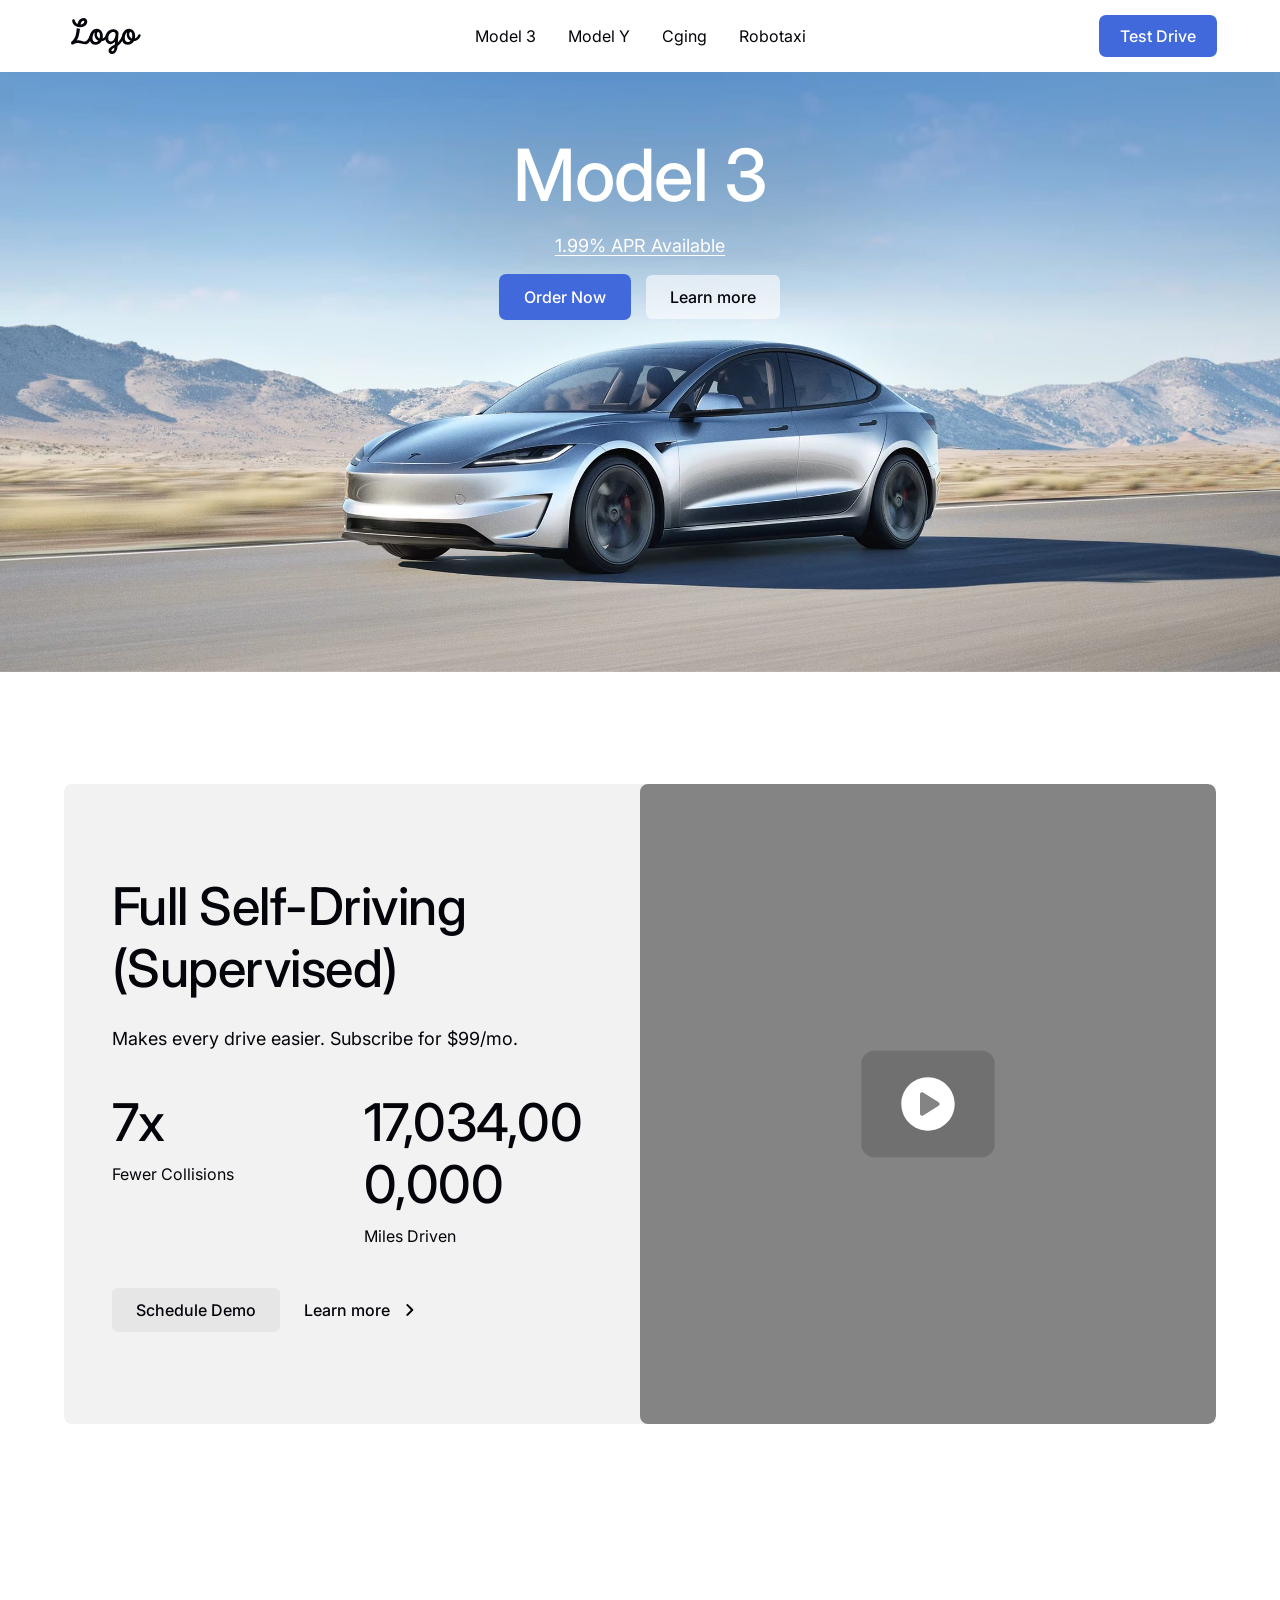
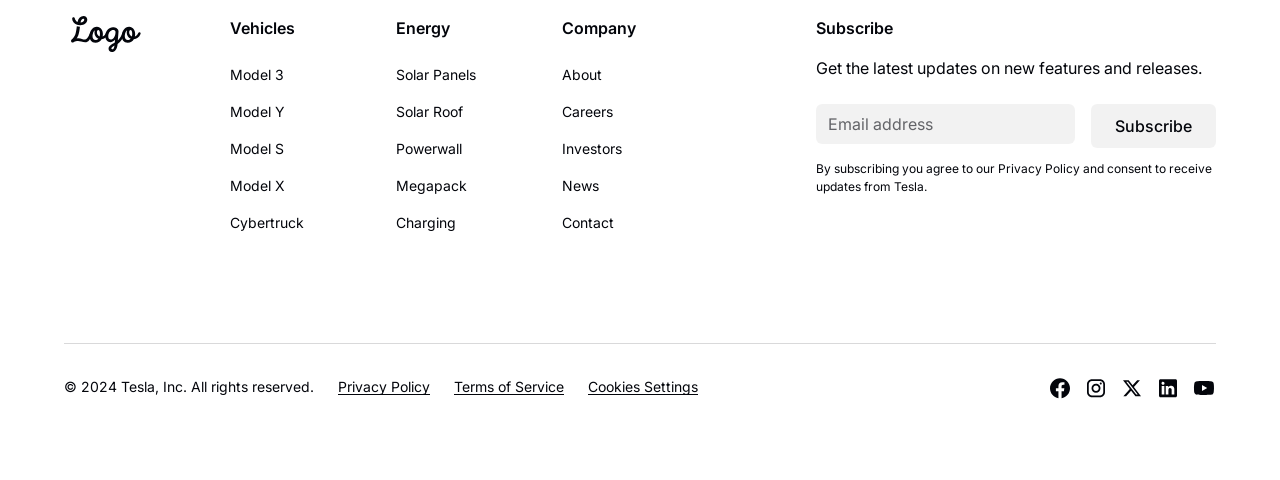
==== index.html @ 7cac4fcb "Draft 1" ====
<!doctype html>
<html lang="en">
<head>
  <meta charset="utf-8">
  <meta name="viewport" content="width=device-width, initial-scale=1">
  <title>Tesla Model 3</title>
  <link rel="preconnect" href="https://fonts.googleapis.com">
  <link rel="preconnect" href="https://fonts.gstatic.com" crossorigin>
  <link rel="stylesheet" href="https://fonts.googleapis.com/css2?family=Inter:wght@400;500;600&display=swap">
  <link rel="stylesheet" href="styles.css">
</head>
<body>
  <header class="navbar">
    <div class="navbar__container">
      <div class="navbar__brand">
        <a class="logo" href="#" aria-label="Home">
          <img src="assets/logo.svg" width="70" height="36" alt="">
        </a>
      </div>
      <nav class="navbar__links" aria-label="Primary">
        <a href="#">Model 3</a>
        <a href="#">Model Y</a>
        <a href="#">Cging</a>
        <a href="#">Robotaxi</a>
      </nav>
      <div class="navbar__actions">
        <a class="button button--primary button--small" href="#">Test Drive</a>
      </div>
    </div>
  </header>

  <main>
    <section class="hero">
      <img class="hero__image" src="assets/hero-model-3.jpg" alt="">
      <div class="hero__content">
        <div class="hero__text">
          <h1 class="hero__title">Model 3</h1>
          <a class="hero__offer" href="#">1.99% APR Available</a>
        </div>
        <div class="hero__actions">
          <a class="button button--primary" href="#">Order Now</a>
          <a class="button button--glass" href="#">Learn more</a>
        </div>
      </div>
    </section>

    <section class="feature">
      <div class="container">
        <article class="feature__card">
          <div class="feature__content">
            <div class="feature__body">
              <div class="feature__intro">
                <h2 class="heading-2">Full Self-Driving (Supervised)</h2>
                <p class="feature__lead">Makes every drive easier. Subscribe for $99/mo.</p>
              </div>
              <ul class="stats">
                <li class="stats__item">
                  <span class="heading-2">7x</span>
                  <span>Fewer Collisions</span>
                </li>
                <li class="stats__item">
                  <span class="heading-2">17,034,000,000</span>
                  <span>Miles Driven</span>
                </li>
              </ul>
            </div>
            <div class="feature__actions">
              <a class="button button--subtle" href="#">Schedule Demo</a>
              <a class="link-arrow" href="#">
                Learn more
                <img src="assets/chevron-right.svg" width="24" height="24" alt="">
              </a>
            </div>
          </div>
          <div class="feature__media">
            <img class="feature__poster" src="assets/video-placeholder.png" alt="">
            <button class="feature__play" type="button" aria-label="Play video">
              <img src="assets/play-button.svg" width="64" height="64" alt="">
            </button>
          </div>
        </article>
      </div>
    </section>
  </main>

  <footer class="footer">
    <div class="container footer__container">
      <div class="footer__top">
        <div class="footer__links">
          <div class="footer__column">
            <a class="logo" href="#" aria-label="Home">
              <img src="assets/logo.svg" width="70" height="36" alt="">
            </a>
          </div>
          <nav class="footer__column" aria-label="Vehicles">
            <h2 class="footer__title">Vehicles</h2>
            <ul class="footer__list">
              <li><a href="#">Model 3</a></li>
              <li><a href="#">Model Y</a></li>
              <li><a href="#">Model S</a></li>
              <li><a href="#">Model X</a></li>
              <li><a href="#">Cybertruck</a></li>
            </ul>
          </nav>
          <nav class="footer__column" aria-label="Energy">
            <h2 class="footer__title">Energy</h2>
            <ul class="footer__list">
              <li><a href="#">Solar Panels</a></li>
              <li><a href="#">Solar Roof</a></li>
              <li><a href="#">Powerwall</a></li>
              <li><a href="#">Megapack</a></li>
              <li><a href="#">Charging</a></li>
            </ul>
          </nav>
          <nav class="footer__column" aria-label="Company">
            <h2 class="footer__title">Company</h2>
            <ul class="footer__list">
              <li><a href="#">About</a></li>
              <li><a href="#">Careers</a></li>
              <li><a href="#">Investors</a></li>
              <li><a href="#">News</a></li>
              <li><a href="#">Contact</a></li>
            </ul>
          </nav>
        </div>

        <div class="newsletter">
          <div class="newsletter__text">
            <h2 class="footer__title">Subscribe</h2>
            <p>Get the latest updates on new features and releases.</p>
          </div>
          <div class="newsletter__actions">
            <form class="newsletter__form" action="#">
              <input class="newsletter__input" type="email" name="email" placeholder="Email address" aria-label="Email address" autocomplete="email" required>
              <button class="button button--subtle" type="submit">Subscribe</button>
            </form>
            <p class="newsletter__note">By subscribing you agree to our Privacy Policy and consent to receive updates from Tesla.</p>
          </div>
        </div>
      </div>

      <div class="credits">
        <div class="credits__divider">
          <img src="assets/divider.svg" width="1280" height="1" alt="">
        </div>
        <div class="credits__row">
          <div class="credits__legal">
            <p>© 2024 Tesla, Inc. All rights reserved.</p>
            <a href="#">Privacy Policy</a>
            <a href="#">Terms of Service</a>
            <a href="#">Cookies Settings</a>
          </div>
          <div class="credits__social">
            <a href="#" aria-label="Facebook"><img src="assets/facebook.svg" width="24" height="24" alt=""></a>
            <a href="#" aria-label="Instagram"><img src="assets/instagram.svg" width="24" height="24" alt=""></a>
            <a href="#" aria-label="X"><img src="assets/x.svg" width="24" height="24" alt=""></a>
            <a href="#" aria-label="LinkedIn"><img src="assets/linkedin.svg" width="24" height="24" alt=""></a>
            <a href="#" aria-label="YouTube"><img src="assets/youtube.svg" width="24" height="24" alt=""></a>
          </div>
        </div>
      </div>
    </div>
  </footer>
</body>
</html>
---- styles.css ----
/* GIP is only used by the hero title. It loads from the fonts installed on the machine. */
@font-face {
  font-family: "GIP";
  src: local("GIP Medium"), local("GIP-Medium");
  font-weight: 500;
  font-style: normal;
  font-display: swap;
}

:root {
  --color-text: #03050b;
  --color-background: #ffffff;
  --color-foreground: #f2f2f2;
  --color-primary: #4169dc;
  --color-white: #ffffff;
  --white-60: rgba(255, 255, 255, 0.6);
  --neutral-darkest-5: rgba(3, 5, 11, 0.05);
  --neutral-darkest-60: rgba(3, 5, 11, 0.6);
  --transparent: rgba(255, 255, 255, 0);

  --text-tiny: 12px;
  --text-small: 14px;
  --text-regular: 16px;
  --text-medium: 18px;
  --heading-2: 52px;
  --heading-1: 72px;

  --page-padding: 64px;
  --section-large: 112px;
  --section-medium: 80px;
  --container: 1280px;
  --radius-button: 6px;
  --radius-large: 8px;
}

*,
*::before,
*::after {
  box-sizing: border-box;
}

body {
  margin: 0;
  background: var(--color-background);
  color: var(--color-text);
  font-family: "Inter", system-ui, sans-serif;
  font-size: var(--text-regular);
  line-height: 1.5;
  -webkit-font-smoothing: antialiased;
}

h1,
h2,
p,
ul {
  margin: 0;
  padding: 0;
}

ul {
  list-style: none;
}

a {
  color: inherit;
  text-decoration: none;
}

img {
  display: block;
}

:focus-visible {
  outline: 2px solid var(--color-primary);
  outline-offset: 2px;
}

.container {
  width: 100%;
  max-width: var(--container);
  margin-inline: auto;
}

.heading-2 {
  display: block;
  font-size: var(--heading-2);
  font-weight: 500;
  line-height: 1.2;
  letter-spacing: -0.01em;
  overflow-wrap: anywhere;
}

/* Logo: 84x36 slot with the 70x36 mark offset as in the design. */
.logo {
  position: relative;
  display: block;
  flex-shrink: 0;
  width: 84px;
  height: 36px;
  overflow: hidden;
}

.logo img {
  position: absolute;
  top: 0;
  left: 6.67px;
}

/* Buttons: the design's strokes add no layout size, so padding is reduced by 1px. */
.button {
  display: inline-flex;
  flex-shrink: 0;
  align-items: center;
  justify-content: center;
  padding: 9px 23px;
  border: 1px solid var(--transparent);
  border-radius: var(--radius-button);
  font: inherit;
  font-weight: 500;
  white-space: nowrap;
  cursor: pointer;
  transition: background-color 0.15s ease, border-color 0.15s ease;
}

.button--small {
  padding: 7px 19px;
}

.button--primary {
  border-color: var(--color-primary);
  background: var(--color-primary);
  box-shadow: 0 0 0 1px var(--color-primary);
  color: var(--color-white);
}

.button--primary:hover {
  border-color: #3459c4;
  background: #3459c4;
  box-shadow: 0 0 0 1px #3459c4;
}

.button--glass {
  background: var(--white-60);
  color: var(--color-text);
}

.button--glass:hover {
  background: rgba(255, 255, 255, 0.8);
}

.button--subtle {
  background: var(--neutral-darkest-5);
  color: var(--color-text);
}

.button--subtle:hover {
  background: rgba(3, 5, 11, 0.1);
}

/* Navbar */
.navbar {
  display: flex;
  align-items: center;
  min-height: 72px;
  padding-inline: var(--page-padding);
  background: var(--color-background);
}

.navbar__container {
  display: flex;
  gap: 32px;
  align-items: center;
  justify-content: center;
  width: 100%;
}

.navbar__brand {
  display: flex;
  flex: 1 1 0;
  min-width: 0;
}

.navbar__links {
  display: flex;
  flex-shrink: 0;
  gap: 32px;
  align-items: center;
  white-space: nowrap;
}

.navbar__links a:hover,
.footer__list a:hover {
  text-decoration: underline;
}

.navbar__actions {
  display: flex;
  flex: 1 1 0;
  justify-content: flex-end;
  min-width: 0;
}

/* Hero */
.hero {
  position: relative;
  display: flex;
  justify-content: center;
  height: 600px;
  padding: 60px var(--page-padding) 0;
  overflow: hidden;
}

.hero__image {
  position: absolute;
  inset: 0;
  width: 100%;
  height: 100%;
  object-fit: cover;
}

.hero__content {
  position: relative;
  display: flex;
  flex-direction: column;
  gap: 16px;
  align-items: center;
  width: 100%;
  max-width: 768px;
}

.hero__text {
  display: flex;
  flex-direction: column;
  gap: 14px;
  align-items: center;
  width: 100%;
  color: var(--color-white);
  text-align: center;
}

.hero__title {
  font-family: "GIP", "Inter", system-ui, sans-serif;
  font-size: var(--heading-1);
  font-weight: 500;
  line-height: 1.2;
  letter-spacing: -0.01em;
}

.hero__offer {
  font-size: var(--text-medium);
  text-decoration: underline from-font;
  text-decoration-skip-ink: none;
  text-underline-position: from-font;
}

.hero__actions {
  display: flex;
  gap: 16px;
  align-items: flex-start;
}

/* Feature card */
.feature {
  padding: var(--section-large) var(--page-padding);
  background: var(--color-background);
}

.feature__card {
  display: flex;
  height: 640px;
  overflow: hidden;
  border-radius: var(--radius-large);
  background: var(--color-foreground);
}

.feature__content {
  display: flex;
  flex: 1 1 50%;
  flex-direction: column;
  gap: 32px;
  justify-content: center;
  min-width: 0;
  padding: 48px;
}

.feature__body {
  display: flex;
  flex-direction: column;
  gap: 32px;
}

.feature__intro {
  display: flex;
  flex-direction: column;
  gap: 24px;
}

.feature__lead {
  font-size: var(--text-medium);
}

.stats {
  display: flex;
  gap: 24px;
  align-items: flex-start;
  padding-block: 8px;
}

.stats__item {
  display: flex;
  flex: 1 1 0;
  flex-direction: column;
  gap: 8px;
  min-width: 0;
}

.feature__actions {
  display: flex;
  gap: 24px;
  align-items: center;
}

.link-arrow {
  display: inline-flex;
  gap: 8px;
  align-items: center;
  border-radius: var(--radius-button);
  font-weight: 500;
  white-space: nowrap;
}

.link-arrow:hover {
  text-decoration: underline;
}

.feature__media {
  position: relative;
  flex: 1 1 50%;
  min-width: 0;
  overflow: hidden;
  border-radius: var(--radius-large);
}

.feature__media::after {
  content: "";
  position: absolute;
  inset: 0;
  background: rgba(0, 0, 0, 0.4);
  pointer-events: none;
}

.feature__poster {
  position: absolute;
  inset: 0;
  width: 100%;
  height: 100%;
  object-fit: cover;
}

.feature__play {
  position: absolute;
  z-index: 1;
  top: 50%;
  left: 50%;
  padding: 0;
  border: 0;
  background: none;
  cursor: pointer;
  transform: translate(-50%, -50%);
}

/* Footer */
.footer {
  padding: var(--section-medium) var(--page-padding);
  background: var(--color-background);
}

.footer__container {
  display: flex;
  flex-direction: column;
  gap: 80px;
}

.footer__top {
  display: flex;
  gap: 128px;
  align-items: flex-start;
  min-height: 248px;
}

.footer__links {
  display: flex;
  flex: 1 1 0;
  gap: 40px;
  align-items: flex-start;
  min-width: 0;
}

.footer__column {
  display: flex;
  flex: 1 1 0;
  flex-direction: column;
  gap: 16px;
  min-width: 0;
}

.footer__title {
  font-size: var(--text-regular);
  font-weight: 600;
  line-height: 1.5;
}

.footer__list a {
  display: block;
  padding-block: 8px;
  font-size: var(--text-small);
}

.newsletter {
  display: flex;
  flex-shrink: 0;
  flex-direction: column;
  gap: 24px;
  width: 400px;
}

.newsletter__text {
  display: flex;
  flex-direction: column;
  gap: 16px;
}

.newsletter__actions {
  display: flex;
  flex-direction: column;
  gap: 12px;
}

.newsletter__form {
  display: flex;
  gap: 16px;
  align-items: flex-start;
}

.newsletter__input {
  flex: 1 1 0;
  min-width: 0;
  padding: 7px 11px;
  border: 1px solid var(--transparent);
  border-radius: var(--radius-button);
  background: var(--neutral-darkest-5);
  color: var(--color-text);
  font: inherit;
}

.newsletter__input::placeholder {
  color: var(--neutral-darkest-60);
  opacity: 1;
}

.newsletter__note {
  font-size: var(--text-tiny);
}

.credits {
  display: flex;
  flex-direction: column;
  gap: 32px;
}

/* The 1px line sits above the section edge and takes no layout space. */
.credits__divider {
  height: 1px;
  margin-top: -1px;
  overflow: hidden;
}

.credits__divider img {
  max-width: none;
}

.credits__row {
  display: flex;
  gap: 24px;
  align-items: flex-start;
  justify-content: space-between;
}

.credits__legal {
  display: flex;
  flex-wrap: wrap;
  gap: 8px 24px;
  align-items: center;
  font-size: var(--text-small);
}

.credits__legal a {
  text-decoration: underline from-font;
  text-decoration-skip-ink: none;
  text-underline-position: from-font;
}

.credits__social {
  display: flex;
  flex-shrink: 0;
  gap: 12px;
  align-items: flex-start;
}

/* The Figma frame is desktop only. Everything below 1200px is an adaptation of it. */
@media (max-width: 1199px) {
  .footer__top {
    flex-direction: column;
    gap: 48px;
  }

  .footer__links {
    flex: none;
    width: 100%;
  }

  .newsletter {
    width: 100%;
    max-width: 400px;
  }

  .feature__card {
    flex-direction: column;
    height: auto;
  }

  .feature__content {
    flex: none;
  }

  .feature__media {
    flex: none;
    aspect-ratio: 16 / 9;
  }
}

@media (max-width: 767px) {
  :root {
    --page-padding: 20px;
    --section-large: 64px;
    --section-medium: 48px;
    --heading-1: 48px;
    --heading-2: 36px;
  }

  .navbar {
    padding-block: 12px;
  }

  .navbar__container {
    flex-wrap: wrap;
    gap: 12px 16px;
    justify-content: space-between;
  }

  .navbar__links {
    order: 3;
    justify-content: space-between;
    width: 100%;
  }

  .hero {
    height: 480px;
  }

  .feature__content {
    padding: 24px;
  }

  .stats {
    flex-direction: column;
  }

  .stats__item {
    flex: none;
    width: 100%;
  }

  .feature__actions {
    flex-wrap: wrap;
  }

  .footer__links {
    flex-wrap: wrap;
  }

  .footer__column {
    flex: 1 1 40%;
  }

  .footer__column:first-child {
    flex-basis: 100%;
  }

  .credits__row {
    flex-direction: column;
  }
}
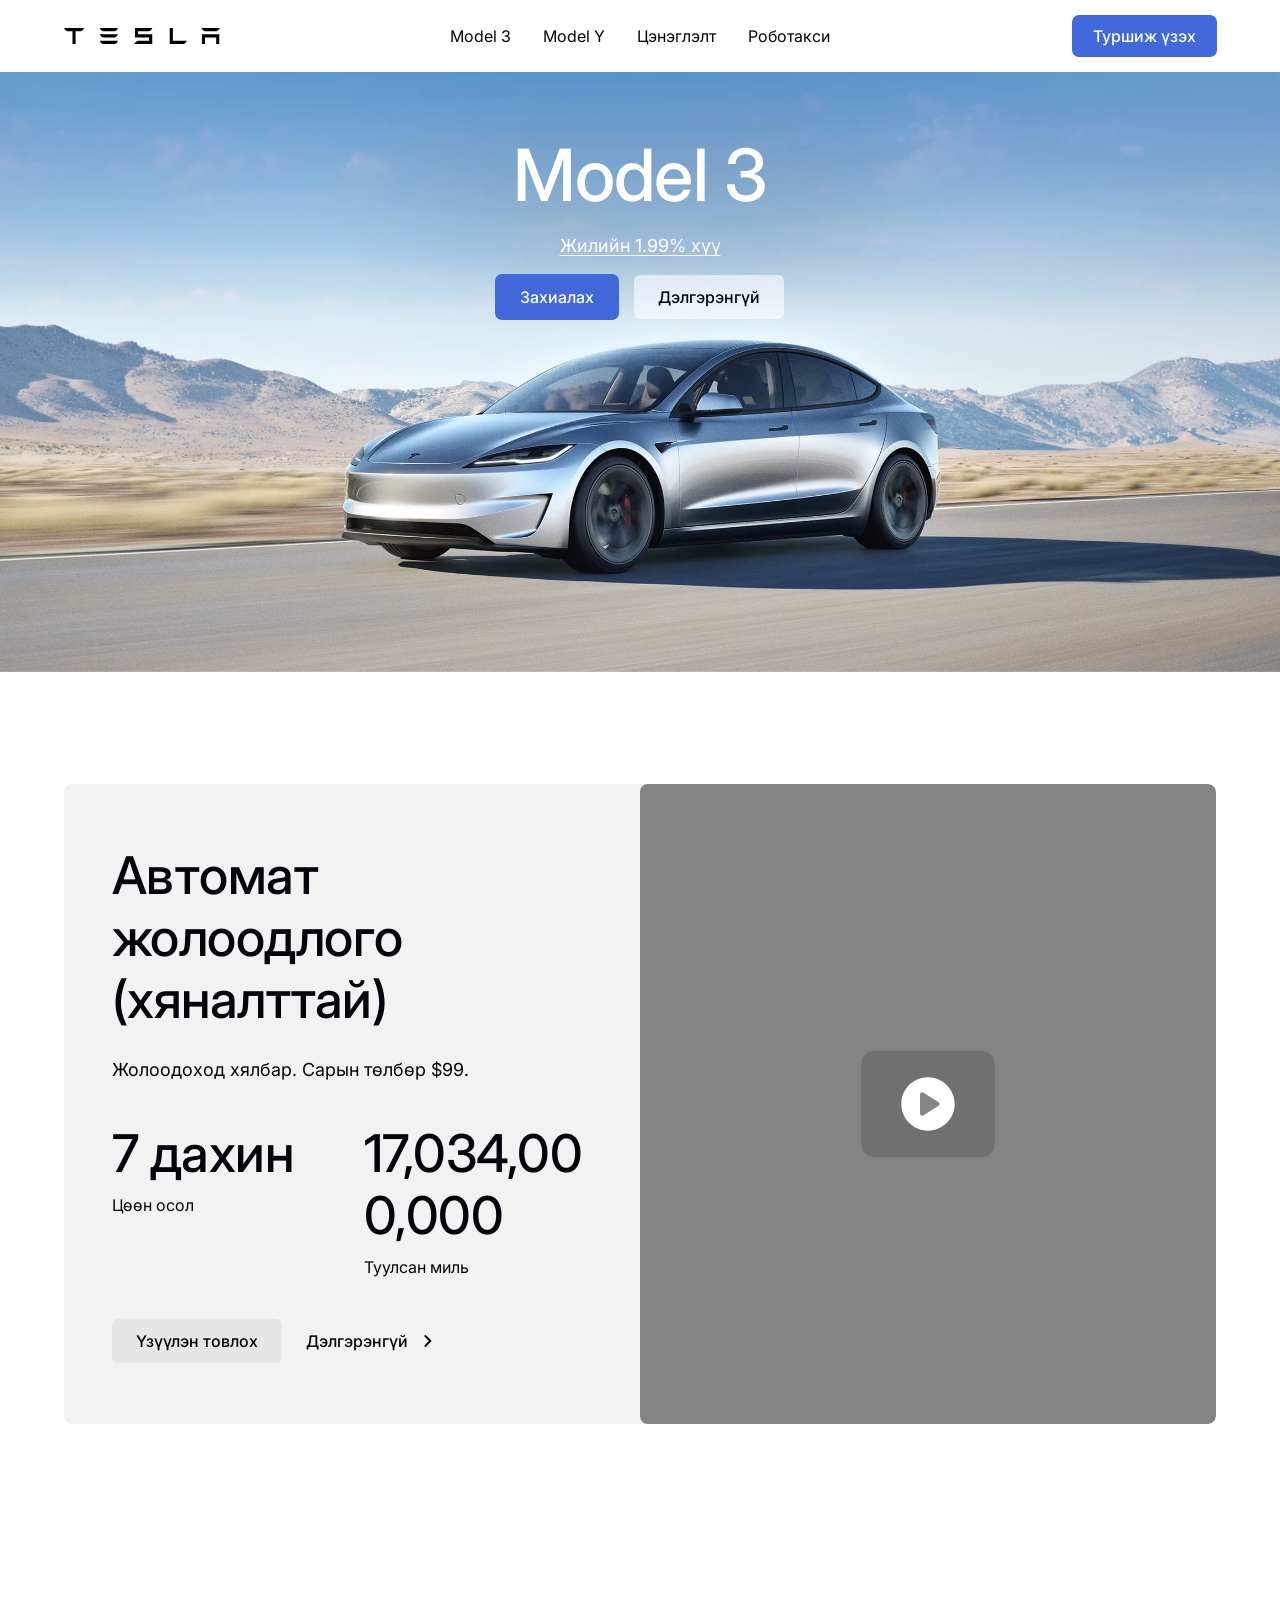
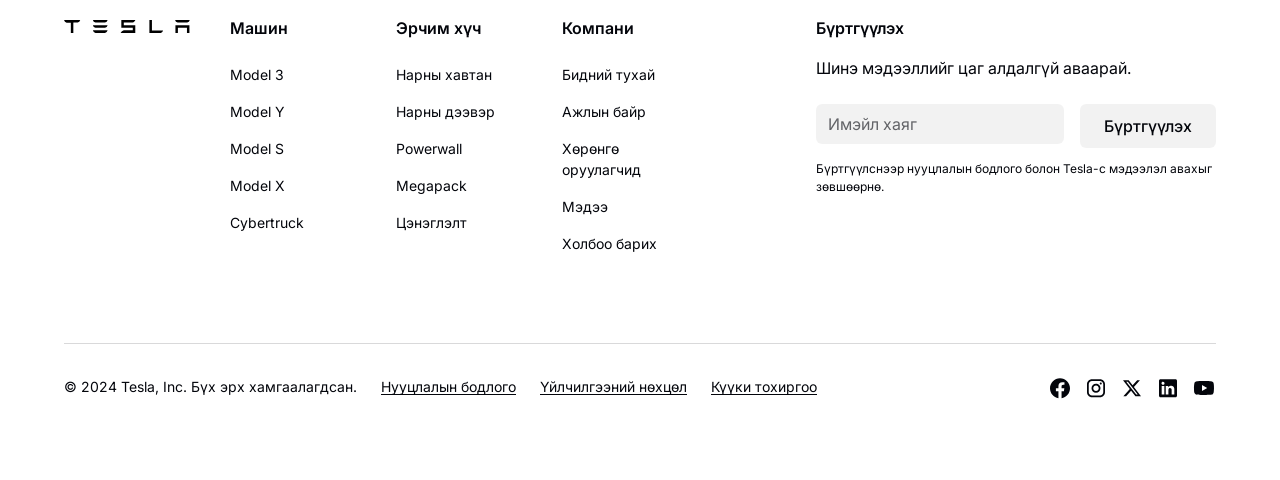
==== commit b6e76315: "Model 3 page, Home page" ====
--- a/index.html
+++ b/index.html
@@ -1,5 +1,5 @@
 <!doctype html>
-<html lang="en">
+<html lang="mn">
 <head>
   <meta charset="utf-8">
   <meta name="viewport" content="width=device-width, initial-scale=1">
@@ -13,18 +13,18 @@
   <header class="navbar">
     <div class="navbar__container">
       <div class="navbar__brand">
-        <a class="logo" href="#" aria-label="Home">
-          <img src="assets/logo.svg" width="70" height="36" alt="">
+        <a class="logo" href="index.html" aria-label="Нүүр хуудас">
+          <img src="assets/logo-tesla-wordmark.svg" width="156" height="16" alt="">
         </a>
       </div>
-      <nav class="navbar__links" aria-label="Primary">
-        <a href="#">Model 3</a>
+      <nav class="navbar__links" aria-label="Үндсэн цэс">
+        <a href="model-3.html">Model 3</a>
         <a href="#">Model Y</a>
-        <a href="#">Cging</a>
-        <a href="#">Robotaxi</a>
+        <a href="#">Цэнэглэлт</a>
+        <a href="#">Роботакси</a>
       </nav>
       <div class="navbar__actions">
-        <a class="button button--primary button--small" href="#">Test Drive</a>
+        <a class="button button--primary button--small" href="#">Туршиж үзэх</a>
       </div>
     </div>
   </header>
@@ -35,11 +35,11 @@
       <div class="hero__content">
         <div class="hero__text">
           <h1 class="hero__title">Model 3</h1>
-          <a class="hero__offer" href="#">1.99% APR Available</a>
+          <a class="hero__offer" href="#">Жилийн 1.99% хүү</a>
         </div>
         <div class="hero__actions">
-          <a class="button button--primary" href="#">Order Now</a>
-          <a class="button button--glass" href="#">Learn more</a>
+          <a class="button button--primary" href="#">Захиалах</a>
+          <a class="button button--glass" href="model-3.html">Дэлгэрэнгүй</a>
         </div>
       </div>
     </section>
@@ -50,31 +50,31 @@
           <div class="feature__content">
             <div class="feature__body">
               <div class="feature__intro">
-                <h2 class="heading-2">Full Self-Driving (Supervised)</h2>
-                <p class="feature__lead">Makes every drive easier. Subscribe for $99/mo.</p>
+                <h2 class="heading-2">Автомат жолоодлого (хяналттай)</h2>
+                <p class="feature__lead">Жолоодоход хялбар. Сарын төлбөр $99.</p>
               </div>
               <ul class="stats">
                 <li class="stats__item">
-                  <span class="heading-2">7x</span>
-                  <span>Fewer Collisions</span>
+                  <span class="heading-2">7 дахин</span>
+                  <span>Цөөн осол</span>
                 </li>
                 <li class="stats__item">
                   <span class="heading-2">17,034,000,000</span>
-                  <span>Miles Driven</span>
+                  <span>Туулсан миль</span>
                 </li>
               </ul>
             </div>
             <div class="feature__actions">
-              <a class="button button--subtle" href="#">Schedule Demo</a>
+              <a class="button button--subtle" href="#">Үзүүлэн товлох</a>
               <a class="link-arrow" href="#">
-                Learn more
+                Дэлгэрэнгүй
                 <img src="assets/chevron-right.svg" width="24" height="24" alt="">
               </a>
             </div>
           </div>
           <div class="feature__media">
             <img class="feature__poster" src="assets/video-placeholder.png" alt="">
-            <button class="feature__play" type="button" aria-label="Play video">
+            <button class="feature__play" type="button" aria-label="Видео тоглуулах">
               <img src="assets/play-button.svg" width="64" height="64" alt="">
             </button>
           </div>
@@ -88,53 +88,53 @@
       <div class="footer__top">
         <div class="footer__links">
           <div class="footer__column">
-            <a class="logo" href="#" aria-label="Home">
-              <img src="assets/logo.svg" width="70" height="36" alt="">
+            <a class="logo" href="index.html" aria-label="Нүүр хуудас">
+              <img src="assets/logo-tesla-wordmark.svg" width="156" height="16" alt="">
             </a>
           </div>
-          <nav class="footer__column" aria-label="Vehicles">
-            <h2 class="footer__title">Vehicles</h2>
+          <nav class="footer__column" aria-label="Машин">
+            <h2 class="footer__title">Машин</h2>
             <ul class="footer__list">
-              <li><a href="#">Model 3</a></li>
+              <li><a href="model-3.html">Model 3</a></li>
               <li><a href="#">Model Y</a></li>
               <li><a href="#">Model S</a></li>
               <li><a href="#">Model X</a></li>
               <li><a href="#">Cybertruck</a></li>
             </ul>
           </nav>
-          <nav class="footer__column" aria-label="Energy">
-            <h2 class="footer__title">Energy</h2>
+          <nav class="footer__column" aria-label="Эрчим хүч">
+            <h2 class="footer__title">Эрчим хүч</h2>
             <ul class="footer__list">
-              <li><a href="#">Solar Panels</a></li>
-              <li><a href="#">Solar Roof</a></li>
+              <li><a href="#">Нарны хавтан</a></li>
+              <li><a href="#">Нарны дээвэр</a></li>
               <li><a href="#">Powerwall</a></li>
               <li><a href="#">Megapack</a></li>
-              <li><a href="#">Charging</a></li>
+              <li><a href="#">Цэнэглэлт</a></li>
             </ul>
           </nav>
-          <nav class="footer__column" aria-label="Company">
-            <h2 class="footer__title">Company</h2>
+          <nav class="footer__column" aria-label="Компани">
+            <h2 class="footer__title">Компани</h2>
             <ul class="footer__list">
-              <li><a href="#">About</a></li>
-              <li><a href="#">Careers</a></li>
-              <li><a href="#">Investors</a></li>
-              <li><a href="#">News</a></li>
-              <li><a href="#">Contact</a></li>
+              <li><a href="#">Бидний тухай</a></li>
+              <li><a href="#">Ажлын байр</a></li>
+              <li><a href="#">Хөрөнгө оруулагчид</a></li>
+              <li><a href="#">Мэдээ</a></li>
+              <li><a href="#">Холбоо барих</a></li>
             </ul>
           </nav>
         </div>
 
         <div class="newsletter">
           <div class="newsletter__text">
-            <h2 class="footer__title">Subscribe</h2>
-            <p>Get the latest updates on new features and releases.</p>
+            <h2 class="footer__title">Бүртгүүлэх</h2>
+            <p>Шинэ мэдээллийг цаг алдалгүй аваарай.</p>
           </div>
           <div class="newsletter__actions">
             <form class="newsletter__form" action="#">
-              <input class="newsletter__input" type="email" name="email" placeholder="Email address" aria-label="Email address" autocomplete="email" required>
-              <button class="button button--subtle" type="submit">Subscribe</button>
+              <input class="newsletter__input" type="email" name="email" placeholder="Имэйл хаяг" aria-label="Имэйл хаяг" autocomplete="email" required>
+              <button class="button button--subtle" type="submit">Бүртгүүлэх</button>
             </form>
-            <p class="newsletter__note">By subscribing you agree to our Privacy Policy and consent to receive updates from Tesla.</p>
+            <p class="newsletter__note">Бүртгүүлснээр нууцлалын бодлого болон Tesla-с мэдээлэл авахыг зөвшөөрнө.</p>
           </div>
         </div>
       </div>
@@ -145,10 +145,10 @@
         </div>
         <div class="credits__row">
           <div class="credits__legal">
-            <p>© 2024 Tesla, Inc. All rights reserved.</p>
-            <a href="#">Privacy Policy</a>
-            <a href="#">Terms of Service</a>
-            <a href="#">Cookies Settings</a>
+            <p>© 2024 Tesla, Inc. Бүх эрх хамгаалагдсан.</p>
+            <a href="#">Нууцлалын бодлого</a>
+            <a href="#">Үйлчилгээний нөхцөл</a>
+            <a href="#">Күүки тохиргоо</a>
           </div>
           <div class="credits__social">
             <a href="#" aria-label="Facebook"><img src="assets/facebook.svg" width="24" height="24" alt=""></a>
--- a/styles.css
+++ b/styles.css
@@ -90,20 +90,20 @@
   overflow-wrap: anywhere;
 }
 
-/* Logo: 84x36 slot with the 70x36 mark offset as in the design. */
 .logo {
-  position: relative;
   display: block;
-  flex-shrink: 0;
-  width: 84px;
-  height: 36px;
-  overflow: hidden;
+  width: 156px;
+  max-width: 100%;
 }
 
 .logo img {
-  position: absolute;
-  top: 0;
-  left: 6.67px;
+  width: 100%;
+  height: auto;
+}
+
+/* Centres the wordmark on the first line of the neighbouring column titles. */
+.footer__column .logo {
+  margin-top: 4px;
 }
 
 /* Buttons: the design's strokes add no layout size, so padding is reduced by 1px. */
@@ -560,6 +560,7 @@
 
   .navbar__links {
     order: 3;
+    gap: 16px;
     justify-content: space-between;
     width: 100%;
   }
